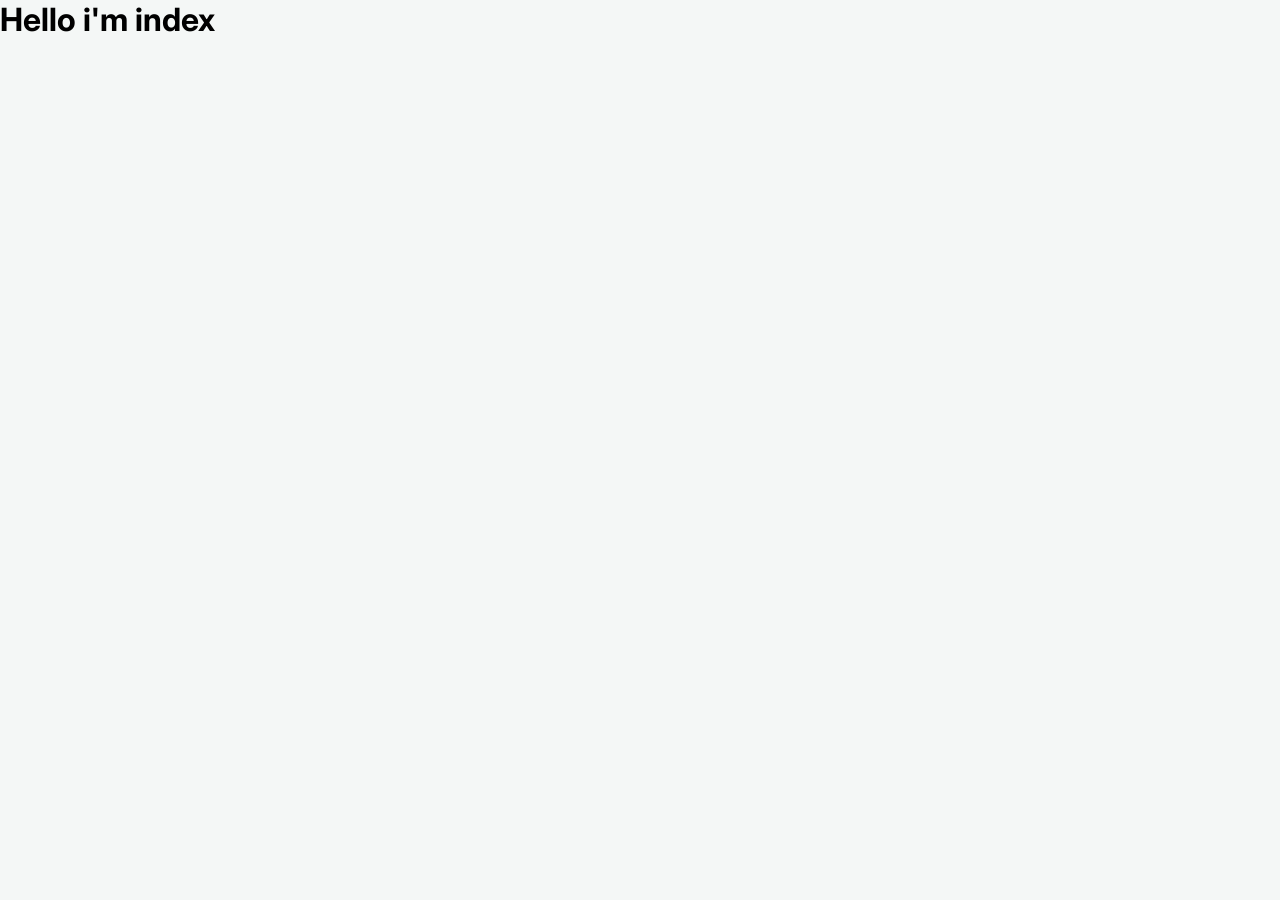
==== index.html @ ebf4a35c "Initial Commit" ====
<!doctype html>
<html lang="en">
  <head>
    <meta charset="UTF-8" />
    <meta name="viewport" content="width=device-width, initial-scale=1.0" />
    <title>FinTrack Pro - Project</title>
    <link rel="stylesheet" href="style.css" />
  </head>
  <body>

    <h1>Hello i'm index</h1>
    <script src="script.js"></script>
  </body>
</html>
---- style.css ----
@import url("https://fonts.googleapis.com/css2?family=Inter:ital,opsz,wght@0,14..32,100..900;1,14..32,100..900&display=swap");

* {
  margin: 0;
  padding: 0;
  box-sizing: border-box;
  font-family: "Inter", sans-serif;
}

/* Fonts */
.f-inter{
  font-family: "Inter", sans-serif;
}

html,
body {
  height: 100%;
  width: 100%;
}

body {
  background-color: #f4f7f6;
}

.auth-card{
  background-color: white;
  padding: 30px;
  border-radius: 12px;
  box-shadow: 0 4px 6px rgba(0,0,0,0.1);
  width: 100%;
  max-width: 400px;
  display: flex;
  flex-direction: column;
  justify-content: center;
  align-items: center;
  gap: 20px;
}

.inp-form{
  width: 100%;
  display: flex;
  flex-direction: column;
  gap: 10px;
}

.form-group{
  display: flex;
  flex-direction: column;
  justify-content: center;
  width: 100%;
  gap: 5px;
}

.form-group input{
  padding: 10px;
  width: 100%;
  border-radius: 5px;
  border: 1px solid rgba(128, 128, 128, 0.596);
}

#login-form button{
  width: 100%;
  padding: 10px;
  background-color: #0056b3;
  color: white;
  font-weight:500;
  border: none;
  border-radius: 5px;
  cursor: pointer;
}
#register-form button{
  width: 100%;
  padding: 10px;
  background-color: #28a745;
  color: white;
  font-weight:500;
  border: none;
  border-radius: 5px;
  cursor: pointer;
}

.auth-card p:last-child{
  font-size: 14px;
}

.auth-card a{
  text-decoration: none;
  color: #0056b3;
}
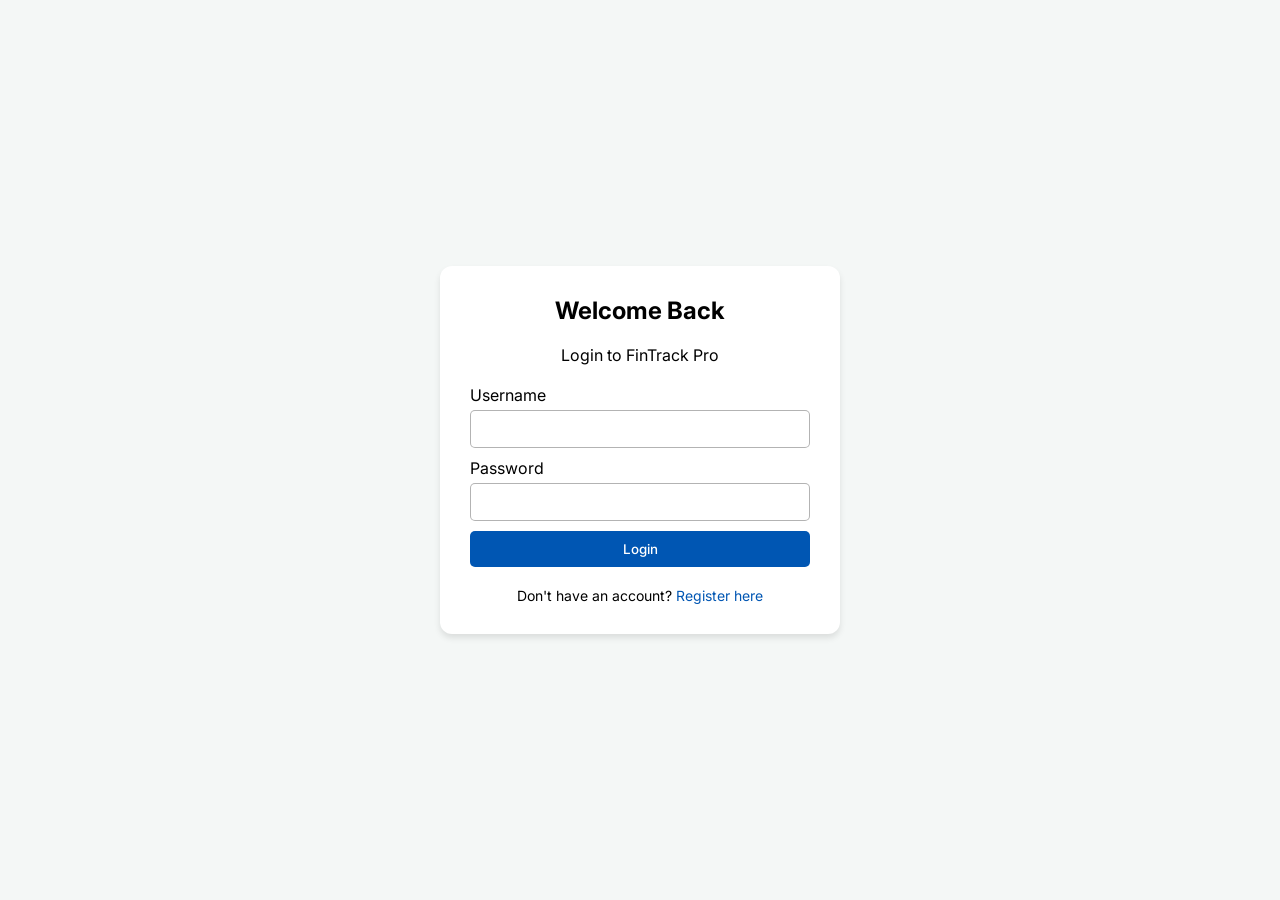
==== commit 9649140d: "Rename entry page to login and dashboard" ====
--- a/index.html
+++ b/index.html
@@ -6,9 +6,65 @@
     <title>FinTrack Pro - Project</title>
     <link rel="stylesheet" href="style.css" />
   </head>
-  <body>
+  <body
+    style="
+      display: flex;
+      flex-direction: column;
+      justify-content: center;
+      align-items: center;
+    "
+  >
+    <div class="auth-card">
+      <h2>Welcome Back</h2>
+      <p>Login to FinTrack Pro</p>
 
-    <h1>Hello i'm index</h1>
-    <script src="script.js"></script>
+      <form class="inp-form" id="login-form">
+        <div class="form-group">
+          <label for="Username">Username</label>
+          <input required type="text" name="Username" id="login-username" />
+        </div>
+
+        <div class="form-group">
+          <label for="Password">Password</label>
+          <input required type="password" name="Password" id="login-password" />
+        </div>
+
+        <button id="loginBtn">Login</button>
+      </form>
+
+      <p>Don't have an account? <a href="register.html">Register here</a></p>
+    </div>
+
+    <script>
+      const loginForm = document.querySelector("#login-form");
+      const form = document.querySelector("form");
+
+      // Retriving all data from local storage.
+      const registeredUsers = JSON.parse(localStorage.getItem("RegisteredUsers")) || [];
+
+      form.addEventListener("submit", (event) => {
+        event.preventDefault();
+
+        let username = event.target[0].value;
+        let password = event.target[1].value;
+
+        if (username.trim() === "" || password.trim() === "") {
+          alert("Please fill all the fields!");
+          return;
+        }
+
+        // Checking if user is Valid
+        const validUser = registeredUsers.find((elem) => elem.username === username && elem.password === password);
+        
+        if(validUser){
+          alert("Login Successfull!");
+          window.location.href = "dashboard.html";
+          form.reset();
+        }else{
+          alert("Invalid Username or Password, please try again.");
+          return;
+        }
+      });   
+    </script>
   </body>
 </html>
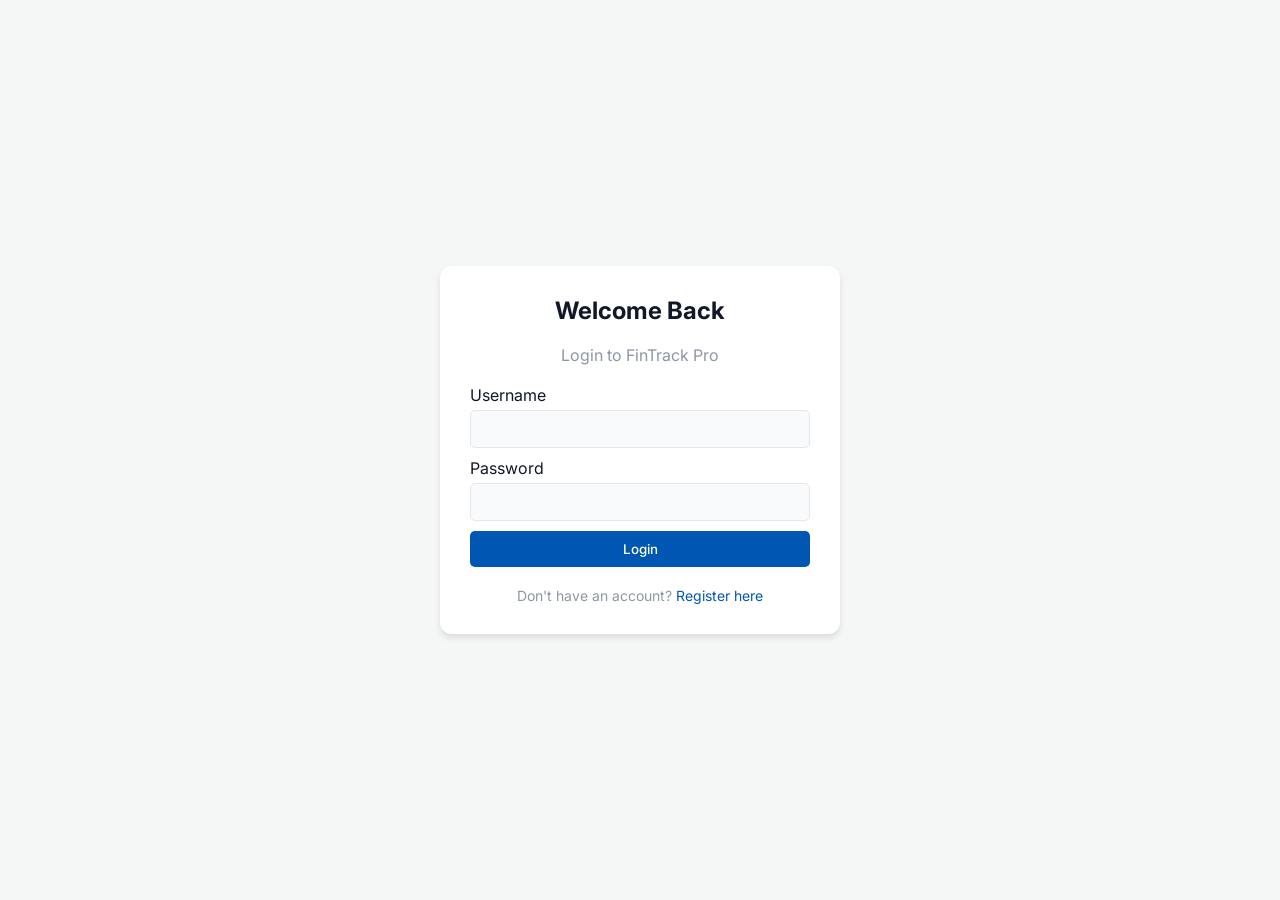
==== commit 862b4130: "Minor Bug Fixes & Fixed Theme Switch" ====
--- a/index.html
+++ b/index.html
@@ -1,3 +1,4 @@
+<!-- LOGIN Page -->
 <!doctype html>
 <html lang="en">
   <head>
@@ -6,14 +7,7 @@
     <title>FinTrack Pro - Project</title>
     <link rel="stylesheet" href="style.css" />
   </head>
-  <body
-    style="
-      display: flex;
-      flex-direction: column;
-      justify-content: center;
-      align-items: center;
-    "
-  >
+  <body style="display: flex; flex-direction: column; justify-content: center; align-items: center;">
     <div class="auth-card">
       <h2>Welcome Back</h2>
       <p>Login to FinTrack Pro</p>
@@ -57,7 +51,7 @@
         const validUser = registeredUsers.find((elem) => elem.username === username && elem.password === password);
         
         if(validUser){
-          alert("Login Successfull!");
+          localStorage.setItem("currentUser", username);
           window.location.href = "dashboard.html";
           form.reset();
         }else{
--- a/style.css
+++ b/style.css
@@ -7,8 +7,94 @@
   font-family: "Inter", sans-serif;
 }
 
+:root {
+  /* Main */
+  --bg: #f4f7f6;
+  --sidebar: #ffffff;
+  --navbar: #ffffff;
+  --card: #ffffff;
+
+  /* Text */
+  --heading: #111827;
+  --text: #8e96a5;
+
+  /* Borders */
+  --border: #e5e7eb;
+
+  /* Inputs */
+  --input-bg: #f8fafc;
+  --input-text: #111827;
+
+  /* Buttons */
+  --primary: #3b82f6;
+  --primary-hover: #2563eb;
+  --add-btn-bg: #000000;
+  --add-btn-hover: #222222;
+
+  /* Sidebar */
+  --sidebar-hover: #dbeafe;
+
+  /* Sidebar links selected */
+  --sidebar-active-bg: #dbeafe;
+  --sidebar-active-text: #2563eb;
+
+  /* Table */
+  --table-head: #6b7280;
+  --table-row: #f8fafc;
+
+  /* Overlay */
+  --overlay: rgba(0, 0, 0, 0.45);
+
+  /* Chart */
+  --graph-bg: #ffffff;
+  --graph-grid: #d1d5db;
+}
+
+.dark-theme {
+  /* Main */
+  --bg: #111827;
+  --sidebar: #1f2937;
+  --navbar: #1f2937;
+  --card: #1f2937;
+
+  /* Text */
+  --heading: #ffffff;
+  --text: #94a3b8;
+
+  /* Borders */
+  --border: #374151;
+
+  /* Inputs */
+  --input-bg: #111827;
+  --input-text: #ffffff;
+
+  /* Buttons */
+  --primary: #3b82f6;
+  --primary-hover: #2563eb;
+  --add-btn-bg: #3b82f6;
+  --add-btn-hover: #2563eb;
+
+  /* Sidebar */
+  --sidebar-hover: #374151;
+
+  /* Sidebar links selected */
+  --sidebar-active-bg: #374151;
+  --sidebar-active-text: #60a5fa;
+
+  /* Table */
+  --table-head: #94a3b8;
+  --table-row: #111827;
+
+  /* Overlay */
+  --overlay: rgba(0, 0, 0, 0.6);
+
+  /* Chart */
+  --graph-bg: #111827;
+  --graph-grid: #374151;
+}
+
 /* Fonts */
-.f-inter{
+.f-inter {
   font-family: "Inter", sans-serif;
 }
 
@@ -16,17 +102,80 @@
 body {
   height: 100%;
   width: 100%;
+  overflow: hidden;
 }
 
 body {
-  background-color: #f4f7f6;
-}
-
-.auth-card{
+  background: var(--bg);
+  color: var(--heading);
+}
+
+p {
+  color: var(--text) !important;
+}
+
+h1,
+h2,
+h3,
+h4 {
+  color: var(--heading);
+}
+
+input,
+select,
+textarea {
+  background: var(--input-bg) !important;
+  color: var(--input-text) !important;
+  border: 1px solid var(--border) !important;
+}
+
+::placeholder {
+  color: var(--text) !important;
+}
+
+th {
+  color: var(--table-head) !important;
+}
+
+td {
+  border-top: 1px solid var(--border) !important;
+}
+
+label {
+  color: var(--heading) !important;
+}
+
+/* ------------- CUSTOM CLASSES ------------------- */
+
+.view-active {
+  display: flex !important;
+  flex-direction: column;
+}
+
+.income {
+  color: #026d2b; /* Green */
+}
+.income::before {
+  content: "+";
+}
+
+.expense {
+  color: #a20000; /* Red */
+}
+.expense::before {
+  content: "-";
+}
+
+/* ------------------------------------------------ */
+
+/* LOGIN / REGISTER Pages */
+
+/* Login/Register Cards */
+.auth-card {
   background-color: white;
   padding: 30px;
   border-radius: 12px;
-  box-shadow: 0 4px 6px rgba(0,0,0,0.1);
+  box-shadow: 0 4px 6px rgba(0, 0, 0, 0.1);
   width: 100%;
   max-width: 400px;
   display: flex;
@@ -36,14 +185,14 @@
   gap: 20px;
 }
 
-.inp-form{
+.inp-form {
   width: 100%;
   display: flex;
   flex-direction: column;
   gap: 10px;
 }
 
-.form-group{
+.form-group {
   display: flex;
   flex-direction: column;
   justify-content: center;
@@ -51,39 +200,564 @@
   gap: 5px;
 }
 
-.form-group input{
+.form-group input {
   padding: 10px;
   width: 100%;
   border-radius: 5px;
   border: 1px solid rgba(128, 128, 128, 0.596);
 }
 
-#login-form button{
+#login-form button {
   width: 100%;
   padding: 10px;
   background-color: #0056b3;
   color: white;
-  font-weight:500;
+  font-weight: 500;
   border: none;
   border-radius: 5px;
   cursor: pointer;
 }
-#register-form button{
+#register-form button {
   width: 100%;
   padding: 10px;
   background-color: #28a745;
   color: white;
-  font-weight:500;
+  font-weight: 500;
   border: none;
   border-radius: 5px;
   cursor: pointer;
 }
 
-.auth-card p:last-child{
+.auth-card p:last-child {
   font-size: 14px;
 }
 
-.auth-card a{
+.auth-card a {
   text-decoration: none;
   color: #0056b3;
 }
+
+/* ------------------- DASHBOARD -------------------------- */
+
+.app-container {
+  display: flex;
+  height: 100vh;
+}
+
+/* ------- Sidebar -------- */
+aside {
+  display: flex;
+  flex-direction: column;
+  justify-content: space-between;
+  align-items: center;
+  padding: 25px;
+  background: var(--sidebar);
+  border-right: 1px solid var(--border);
+  min-width: 260px;
+  max-width: 300px;
+}
+
+aside .top,
+.bottom {
+  width: 100%;
+}
+
+/* Logo */
+aside .logo {
+  width: 100%;
+  display: flex;
+  gap: 10px;
+  align-items: center;
+}
+
+.logo svg {
+  width: 30px;
+}
+/* Only Visible in Dark Mode */
+.logo img:last-child {
+  display: none;
+}
+
+.logo p {
+  color: grey;
+}
+
+.top {
+  display: flex;
+  flex-direction: column;
+  gap: 30px;
+}
+
+.sidelinks {
+  display: flex;
+  flex-direction: column;
+  gap: 10px;
+}
+
+/* Sidelinks & Icons */
+
+.sidelinks a {
+  text-decoration: none;
+}
+
+.btnicon {
+  width: 18px;
+}
+
+.sidebar-link {
+  width: 100%;
+  background-color: transparent;
+  color: var(--text) !important;
+  padding: 12px 16px;
+  display: flex;
+  gap: 5px;
+  align-items: center;
+  font-size: 16px;
+  border: none;
+  border-radius: 5px;
+  transition: 0.2s ease-in-out;
+}
+
+.sidebar-link.active {
+  background: var(--sidebar-active-bg);
+  color: var(--sidebar-active-text) !important;
+  font-weight: 500;
+}
+.sidebar-link.active svg path{
+  fill: var(--sidebar-active-text) !important;
+}
+
+.sidebar-link:hover {
+  background: var(--sidebar-hover);
+  color: #0056b3;
+}
+
+.sidebar-link svg path {
+  fill: #3b82f6 !important;
+  transition: fill 0.2s ease-in-out;
+}
+
+.sidebar-link:hover svg path {
+  fill: #003d7e !important;
+}
+
+/* Add Transaction Btn */
+.bottom span {
+  font-size: large;
+  font-weight: normal !important;
+}
+
+.bottom button {
+  background: var(--add-btn-bg);
+  color: #fff;
+  font-weight: 500;
+  font-size: 13.3px;
+  padding: 12px;
+  width: 100%;
+  border: none;
+  border-radius: 10px;
+  cursor: pointer;
+}
+
+.bottom button {
+  background: var(--add-btn-hover);
+}
+
+/* ------------------ MAIN ------------------------- */
+
+/* Nav/Header */
+main {
+  width: 100%;
+  flex: 1;
+  overflow-y: auto; /* Only main scrolls */
+  height: 100vh;
+}
+
+header {
+  display: flex;
+  justify-content: flex-end;
+  padding: 16px 32px;
+  background: var(--navbar);
+  border-bottom: 1px solid var(--border);
+}
+
+header .user-actions {
+  display: flex;
+  align-items: center;
+  gap: 40px;
+}
+
+.user-actions .user-profile {
+  padding-left: 20px;
+  border-left: 1px solid var(--border);
+  color: var(--heading);
+  font-size: 15px;
+  font-weight: 500;
+}
+
+.user-actions button {
+  display: flex;
+  align-items: center;
+  gap: 5px;
+  background-color: transparent;
+  padding: 8px 16px;
+  margin: 0 0 0 20px;
+  background: var(--card);
+  color: var(--heading);
+  border: 1px solid var(--border);
+  border-radius: 5px;
+  font-weight: 500;
+  cursor: pointer;
+}
+
+button svg {
+  width: 15px;
+}
+
+/* Main Page Sections */
+.view-section {
+  display: none;
+  padding: 30px;
+}
+
+.page-header {
+  margin-bottom: 25px;
+}
+
+.page-header h1 {
+  font-weight: 600;
+  font-size: 28px !important;
+}
+.page-header p {
+  color: grey;
+  font-size: 14px;
+}
+
+/* Dashboard Section */
+
+/* Overview Cards */
+.overview-cards {
+  display: grid;
+  grid-template-columns: repeat(4, 1fr);
+  gap: 20px;
+  margin-bottom: 25px;
+}
+
+.card {
+  padding: 20px;
+  display: flex;
+  flex-direction: column;
+  gap: 5px;
+  background: var(--card);
+  border: 1px solid var(--border);
+  border-radius: 10px;
+}
+
+.card-icon {
+  width: 40px;
+  height: 40px;
+  display: flex;
+  justify-content: center;
+  align-items: center;
+  border: none;
+  border-radius: 10px;
+}
+
+.card-icon img {
+  width: 20px;
+}
+
+.card p {
+  color: grey;
+  font-size: 14px;
+}
+
+.card h3 {
+  font-size: 24px;
+}
+
+.bg-blue {
+  background-color: #dbeafe;
+}
+.bg-green {
+  background-color: #dcfce7;
+}
+.bg-red {
+  background-color: #fee2e2;
+}
+
+.text-green {
+  color: #166534 !important;
+}
+
+.text-red {
+  color: #991b1b !important;
+}
+
+/* Dashboard Grid */
+.dashboard-grid {
+  display: grid;
+  grid-template-columns: 2fr 1fr;
+  gap: 20px;
+}
+
+.main-column {
+  display: flex;
+  flex-direction: column;
+  gap: 20px;
+}
+
+/* CHART */
+.chart-legend {
+  display: flex;
+  justify-content: center;
+  gap: 25px;
+  margin-bottom: 15px;
+}
+
+.legend-item {
+  display: flex;
+  align-items: center;
+  gap: 8px;
+  color: var(--heading);
+  font-weight: 500;
+}
+
+.legend-box {
+  width: 18px;
+  height: 18px;
+  border-radius: 3px;
+}
+
+.income-legnd {
+  background: #026d2b;
+}
+
+.expense-legnd {
+  background: #a20000;
+}
+
+.search-bar {
+  background: var(--input-bg);
+  border: 1px solid var(--border);
+  display: flex;
+  gap: 5px;
+  padding: 10px 16px;
+  width: 400px;
+}
+
+.search-bar svg {
+  width: 20px;
+}
+.search-bar input {
+  border: none !important;
+  outline: none;
+}
+
+table {
+  width: 100%;
+  border-collapse: collapse;
+}
+
+table tr {
+  border-bottom: 1px solid rgba(202, 202, 202, 0.702);
+}
+
+th {
+  color: gray;
+  font-size: smaller;
+  text-align: left;
+}
+
+td {
+  font-size: smaller;
+}
+
+td,
+th {
+  padding-top: 12px;
+  padding-bottom: 12px;
+  padding-left: 15px;
+  padding-right: 15px;
+}
+
+.action-btn {
+  border: none;
+  padding: 5px;
+  border-radius: 5px;
+  background-color: transparent;
+  cursor: pointer;
+  transition: 0.2s ease-in-out;
+}
+
+.btn-edit:hover {
+  background-color: #dbeafe;
+}
+
+.btn-delete:hover {
+  background-color: #fee2e2;
+}
+
+.action-btn img {
+  width: 18px;
+}
+
+/* Side-column */
+
+.preference-theme {
+  display: flex;
+  justify-content: space-between;
+  align-items: center;
+  border-bottom: 1px solid rgba(199, 199, 199, 0.673);
+  padding-top: 20px;
+  padding-bottom: 20px;
+}
+
+.theme-toggle input {
+  display: none;
+}
+
+.slider {
+  display: inline-block;
+  position: relative;
+  width: 35px;
+  height: 20px;
+  background: #bbb;
+  border-radius: 50px;
+  cursor: pointer;
+  transition: 0.3s;
+}
+
+.slider::before {
+  content: "";
+  position: absolute;
+  width: 14px;
+  height: 14px;
+  left: 3px;
+  top: 3px;
+  background: white;
+  border-radius: 50%;
+  transition: 0.3s;
+}
+
+input:checked + .slider {
+  background: #4a90e2;
+}
+
+input:checked + .slider::before {
+  transform: translateX(15px);
+}
+
+.side-column button {
+  padding: 5px;
+  display: flex;
+  align-items: center;
+  justify-content: center;
+  gap: 3px;
+  border: 1px solid rgba(255, 0, 0, 0.487);
+  border-radius: 5px;
+  background: var(--card);
+  color: #991b1b;
+  font-size: 14px;
+  font-weight: 600;
+  cursor: pointer;
+}
+
+.side-column button img {
+  width: 18px;
+}
+
+.side-column .card {
+  gap: 10px;
+}
+
+/* Settings Section */
+.form-row {
+  display: flex;
+  gap: 16px;
+  margin-bottom: 40px;
+}
+
+#settingsForm .form-group label {
+  font-size: 14px;
+}
+
+#settingsForm .form-group input,
+select {
+  padding: 10px;
+  border: 1px solid rgba(202, 202, 202, 0.471);
+  background-color: #f8f9fb;
+  border-radius: 6px;
+  color: black;
+}
+
+#settingsForm button {
+  padding: 10px 15px;
+  background-color: black;
+  color: white;
+  border: none;
+  border-radius: 5px;
+}
+
+/* Overlay */
+.transaction-overlay {
+  display: none;
+  align-items: center;
+  justify-content: center;
+  position: absolute;
+  top: 0;
+  width: 100%;
+  height: 100%;
+  background: var(--overlay);
+}
+
+.overlay-content {
+  background: var(--card);
+  padding: 24px;
+  border-radius: 12px;
+  width: 100%;
+  max-width: 400px;
+  box-shadow: 0 10px 25px rgba(0, 0, 0, 0.1);
+}
+
+.overlay-header {
+  display: flex;
+  justify-content: space-between;
+  align-items: center;
+  margin-bottom: 20px;
+}
+.overlay-header span {
+  cursor: pointer;
+}
+
+/* Transaction Form */
+#transactionForm {
+  display: flex;
+  flex-direction: column;
+  gap: 10px;
+}
+
+#transactionForm label {
+  font-size: 14px;
+  color: rgb(29, 29, 29);
+}
+
+#transactionForm button {
+  width: 100%;
+  padding: 10px 15px;
+  border: none;
+  border-radius: 5px;
+  background-color: black;
+  color: white;
+}
+
+/* -------- GRAPH ----------- */
+.graph-area {
+  height: 300px;
+  background: var(--graph-bg);
+}
+
+.graph-area canvas {
+  width: 100% !important;
+  height: 100% !important;
+}
